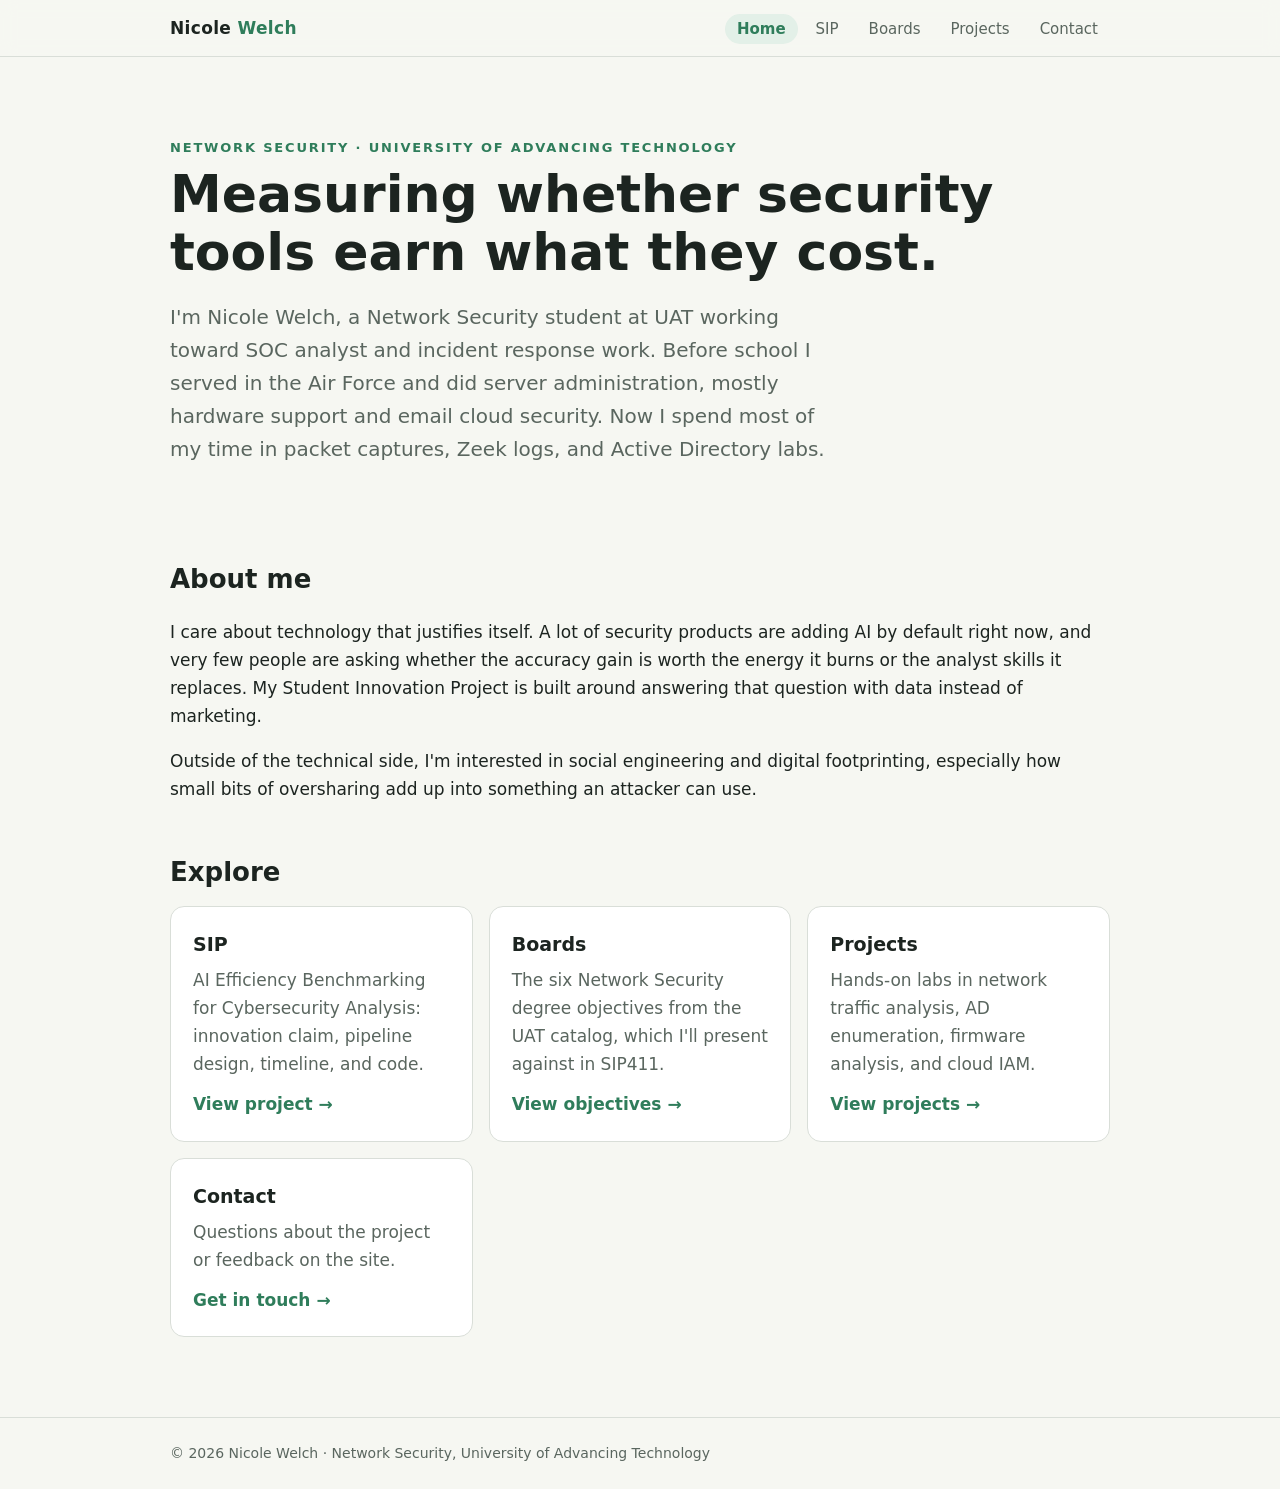
==== index.html @ c1427864 "Add files via upload" ====
<!DOCTYPE html>
<html lang="en">
<head>
<meta charset="UTF-8">
<meta name="viewport" content="width=device-width, initial-scale=1.0">
<title>Nicole Welch | Network Security</title>
<meta name="description" content="Nicole Welch, Network Security student at the University of Advancing Technology. SIP portfolio and security projects.">
<link rel="stylesheet" href="style.css">
</head>
<body>
<header>
  <nav class="nav">
    <a class="brand" href="index.html">Nicole <span>Welch</span></a>
    <ul>
      <li><a class="link" href="index.html" aria-current="page">Home</a></li>
      <li><a class="link" href="sip.html">SIP</a></li>
      <li><a class="link" href="boards.html">Boards</a></li>
      <li><a class="link" href="projects.html">Projects</a></li>
      <li><a class="link" href="contact.html">Contact</a></li>
    </ul>
  </nav>
</header>
<main>
  <section class="hero">
    <p class="eyebrow">Network Security · University of Advancing Technology</p>
    <h1>Measuring whether security tools earn what they cost.</h1>
    <p class="lede">I'm Nicole Welch, a Network Security student at UAT working toward SOC analyst and incident response work. Before school I served in the Air Force and did server administration, mostly hardware support and email cloud security. Now I spend most of my time in packet captures, Zeek logs, and Active Directory labs.</p>
  </section>

  <h2>About me</h2>
  <p>I care about technology that justifies itself. A lot of security products are adding AI by default right now, and very few people are asking whether the accuracy gain is worth the energy it burns or the analyst skills it replaces. My Student Innovation Project is built around answering that question with data instead of marketing.</p>
  <p>Outside of the technical side, I'm interested in social engineering and digital footprinting, especially how small bits of oversharing add up into something an attacker can use.</p>

  <h2>Explore</h2>
  <div class="grid">
    <div class="card">
      <h3>SIP</h3>
      <p>AI Efficiency Benchmarking for Cybersecurity Analysis: innovation claim, pipeline design, timeline, and code.</p>
      <a class="more" href="sip.html">View project →</a>
    </div>
    <div class="card">
      <h3>Boards</h3>
      <p>The six Network Security degree objectives from the UAT catalog, which I'll present against in SIP411.</p>
      <a class="more" href="boards.html">View objectives →</a>
    </div>
    <div class="card">
      <h3>Projects</h3>
      <p>Hands-on labs in network traffic analysis, AD enumeration, firmware analysis, and cloud IAM.</p>
      <a class="more" href="projects.html">View projects →</a>
    </div>
    <div class="card">
      <h3>Contact</h3>
      <p>Questions about the project or feedback on the site.</p>
      <a class="more" href="contact.html">Get in touch →</a>
    </div>
  </div>
</main>
<footer><div>© 2026 Nicole Welch · Network Security, University of Advancing Technology</div></footer>
</body>
</html>
---- style.css ----
:root {
  --bg: #f6f7f2;
  --surface: #ffffff;
  --ink: #1c2420;
  --muted: #5a665f;
  --accent: #2f7d5b;
  --accent-soft: #e3f0e8;
  --line: #d9ded8;
  --code: #eef1ec;
}
@media (prefers-color-scheme: dark) {
  :root {
    --bg: #111613;
    --surface: #18201b;
    --ink: #e6ece7;
    --muted: #9aa89f;
    --accent: #6cc79a;
    --accent-soft: #1f3228;
    --line: #2a352e;
    --code: #1f2922;
  }
}
* { box-sizing: border-box; }
html { scroll-behavior: smooth; }
body {
  margin: 0;
  background: var(--bg);
  color: var(--ink);
  font-family: "Inter", system-ui, -apple-system, "Segoe UI", sans-serif;
  line-height: 1.65;
  font-size: 17px;
}
a { color: var(--accent); }
header {
  position: sticky; top: 0; z-index: 10;
  background: color-mix(in srgb, var(--bg) 88%, transparent);
  backdrop-filter: blur(8px);
  border-bottom: 1px solid var(--line);
}
.nav {
  max-width: 980px; margin: 0 auto; padding: 14px 20px;
  display: flex; align-items: center; justify-content: space-between; gap: 16px; flex-wrap: wrap;
}
.brand { font-weight: 700; color: var(--ink); text-decoration: none; letter-spacing: .02em; }
.brand span { color: var(--accent); }
.nav ul { list-style: none; display: flex; gap: 6px; margin: 0; padding: 0; flex-wrap: wrap; }
.nav a.link {
  text-decoration: none; color: var(--muted); padding: 6px 12px; border-radius: 999px; font-size: 15px;
}
.nav a.link:hover { color: var(--ink); background: var(--accent-soft); }
.nav a.link[aria-current="page"] { color: var(--accent); background: var(--accent-soft); font-weight: 600; }
main { max-width: 980px; margin: 0 auto; padding: 40px 20px 80px; }
.hero { padding: 40px 0 24px; }
.eyebrow { text-transform: uppercase; letter-spacing: .14em; font-size: 13px; color: var(--accent); font-weight: 700; margin: 0 0 8px; }
h1 { font-size: clamp(32px, 6vw, 52px); line-height: 1.1; margin: 0 0 16px; }
h2 { font-size: 26px; margin: 48px 0 12px; }
h3 { font-size: 19px; margin: 0 0 6px; }
.lede { font-size: 20px; color: var(--muted); max-width: 680px; }
.grid { display: grid; gap: 16px; grid-template-columns: repeat(auto-fit, minmax(260px, 1fr)); }
.card {
  background: var(--surface); border: 1px solid var(--line); border-radius: 14px; padding: 22px;
}
.card p { margin: 0; color: var(--muted); }
.card a.more { display: inline-block; margin-top: 12px; font-weight: 600; text-decoration: none; }
.claim {
  background: var(--accent-soft); border-left: 4px solid var(--accent);
  padding: 20px 24px; border-radius: 0 14px 14px 0; font-size: 19px; margin: 16px 0;
}
.tags { display: flex; flex-wrap: wrap; gap: 8px; margin-top: 12px; }
.tag { font-size: 13px; background: var(--code); border: 1px solid var(--line); padding: 3px 10px; border-radius: 999px; color: var(--muted); }
table { width: 100%; border-collapse: collapse; background: var(--surface); border: 1px solid var(--line); border-radius: 14px; overflow: hidden; }
th, td { text-align: left; padding: 12px 16px; border-bottom: 1px solid var(--line); vertical-align: top; }
th { font-size: 14px; color: var(--muted); text-transform: uppercase; letter-spacing: .06em; }
tr:last-child td { border-bottom: none; }
ol.objectives { counter-reset: obj; list-style: none; padding: 0; margin: 0; display: grid; gap: 14px; }
ol.objectives li {
  counter-increment: obj; background: var(--surface); border: 1px solid var(--line);
  border-radius: 14px; padding: 20px 22px 20px 68px; position: relative;
}
ol.objectives li::before {
  content: counter(obj); position: absolute; left: 20px; top: 18px;
  width: 32px; height: 32px; border-radius: 50%; background: var(--accent); color: var(--bg);
  display: grid; place-items: center; font-weight: 700;
}
.diagram { background: var(--surface); border: 1px solid var(--line); border-radius: 14px; padding: 16px; overflow-x: auto; }
.diagram svg { width: 100%; min-width: 560px; height: auto; display: block; }
.timeline { display: grid; gap: 12px; }
.timeline .card { display: grid; grid-template-columns: 110px 1fr; gap: 16px; align-items: start; }
.timeline strong { color: var(--accent); }
form { display: grid; gap: 14px; max-width: 560px; }
label { font-weight: 600; font-size: 15px; display: grid; gap: 6px; }
input, textarea {
  font: inherit; padding: 12px 14px; border-radius: 10px; border: 1px solid var(--line);
  background: var(--surface); color: var(--ink);
}
textarea { min-height: 150px; resize: vertical; }
button {
  font: inherit; font-weight: 600; background: var(--accent); color: var(--bg);
  border: none; padding: 12px 20px; border-radius: 10px; cursor: pointer; justify-self: start;
}
button:hover { filter: brightness(1.08); }
footer { border-top: 1px solid var(--line); color: var(--muted); font-size: 14px; }
footer div { max-width: 980px; margin: 0 auto; padding: 24px 20px; }
@media (max-width: 600px) {
  .timeline .card { grid-template-columns: 1fr; gap: 4px; }
  ol.objectives li { padding-left: 22px; padding-top: 60px; }
}
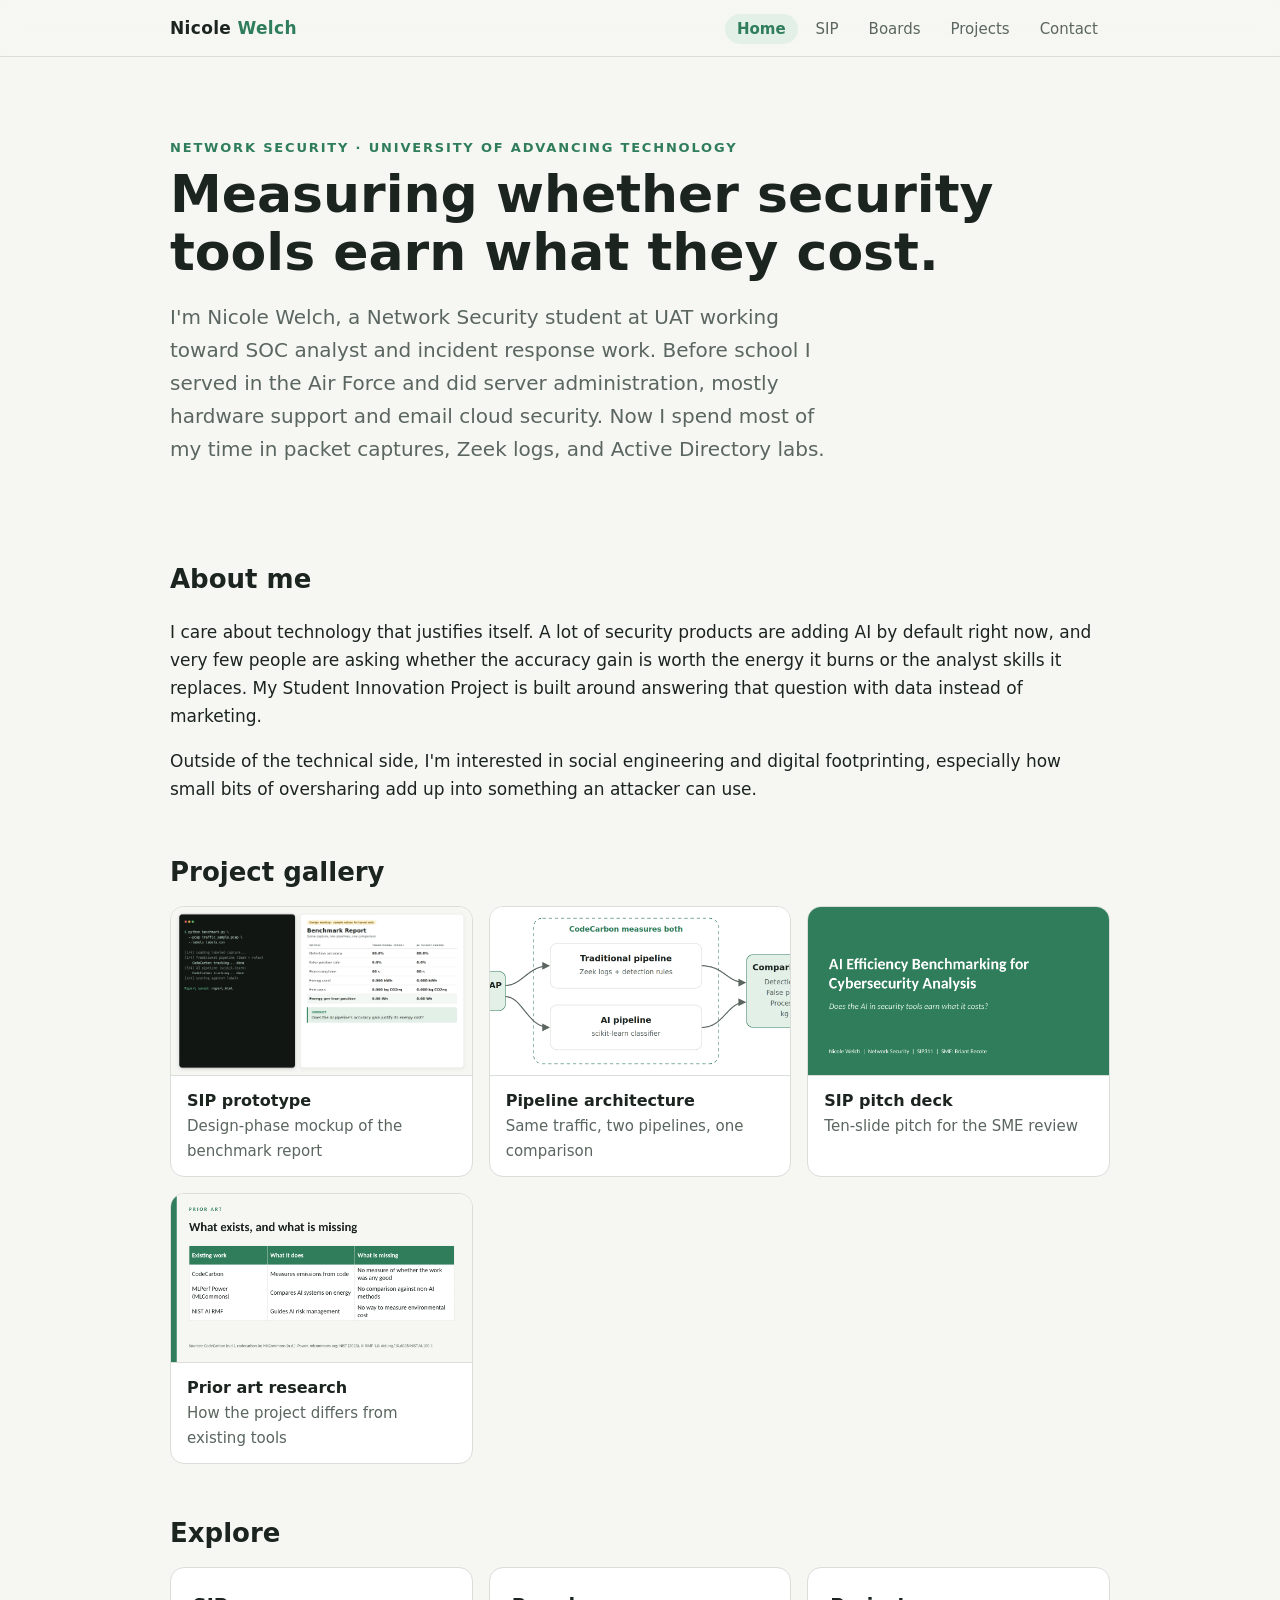
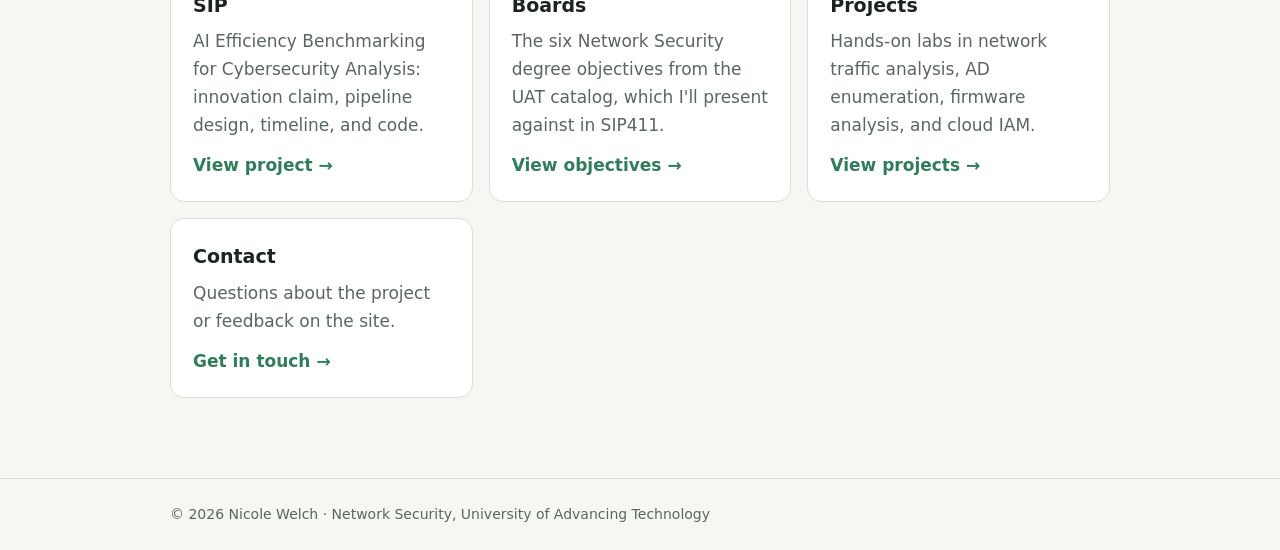
==== commit 1a8bf44c: "Add files via upload" ====
--- a/index.html
+++ b/index.html
@@ -31,6 +31,14 @@
   <p>I care about technology that justifies itself. A lot of security products are adding AI by default right now, and very few people are asking whether the accuracy gain is worth the energy it burns or the analyst skills it replaces. My Student Innovation Project is built around answering that question with data instead of marketing.</p>
   <p>Outside of the technical side, I'm interested in social engineering and digital footprinting, especially how small bits of oversharing add up into something an attacker can use.</p>
 
+  <h2>Project gallery</h2>
+  <div class="gallery">
+    <figure><a href="sip.html"><img src="images/prototype-report.png" alt="Design mockup of the benchmark report next to the command that produces it"></a><figcaption><strong>SIP prototype</strong>Design-phase mockup of the benchmark report</figcaption></figure>
+    <figure><a href="sip.html"><img src="images/pipeline-diagram.png" alt="Diagram of the two detection pipelines measured by CodeCarbon"></a><figcaption><strong>Pipeline architecture</strong>Same traffic, two pipelines, one comparison</figcaption></figure>
+    <figure><a href="docs/Welch_Nicole_SIP311_Pitch.pptx"><img src="images/pitch-title.png" alt="Title slide of the SIP pitch deck"></a><figcaption><strong>SIP pitch deck</strong>Ten-slide pitch for the SME review</figcaption></figure>
+    <figure><a href="docs/Welch_Nicole_SIP311_Pitch.pptx"><img src="images/pitch-prior-art.png" alt="Prior art comparison slide"></a><figcaption><strong>Prior art research</strong>How the project differs from existing tools</figcaption></figure>
+  </div>
+
   <h2>Explore</h2>
   <div class="grid">
     <div class="card">
--- a/style.css
+++ b/style.css
@@ -101,6 +101,15 @@
 button:hover { filter: brightness(1.08); }
 footer { border-top: 1px solid var(--line); color: var(--muted); font-size: 14px; }
 footer div { max-width: 980px; margin: 0 auto; padding: 24px 20px; }
+.gallery { display: grid; gap: 16px; grid-template-columns: repeat(auto-fit, minmax(260px, 1fr)); }
+.gallery figure { margin: 0; background: var(--surface); border: 1px solid var(--line); border-radius: 14px; overflow: hidden; }
+.gallery img { width: 100%; aspect-ratio: 16/9; object-fit: cover; display: block; border-bottom: 1px solid var(--line); background: #fff; }
+.gallery figcaption { padding: 12px 16px; font-size: 15px; color: var(--muted); }
+.gallery figcaption strong { display: block; color: var(--ink); font-size: 16px; }
+.shot { width: 100%; border-radius: 14px; border: 1px solid var(--line); display: block; background: #fff; }
+.done { color: var(--accent); font-weight: 700; }
+.next { color: var(--muted); font-weight: 700; }
+pre.code { background: #111613; color: #cfe8d9; padding: 18px; border-radius: 12px; overflow-x: auto; font-size: 14px; line-height: 1.5; }
 @media (max-width: 600px) {
   .timeline .card { grid-template-columns: 1fr; gap: 4px; }
   ol.objectives li { padding-left: 22px; padding-top: 60px; }
